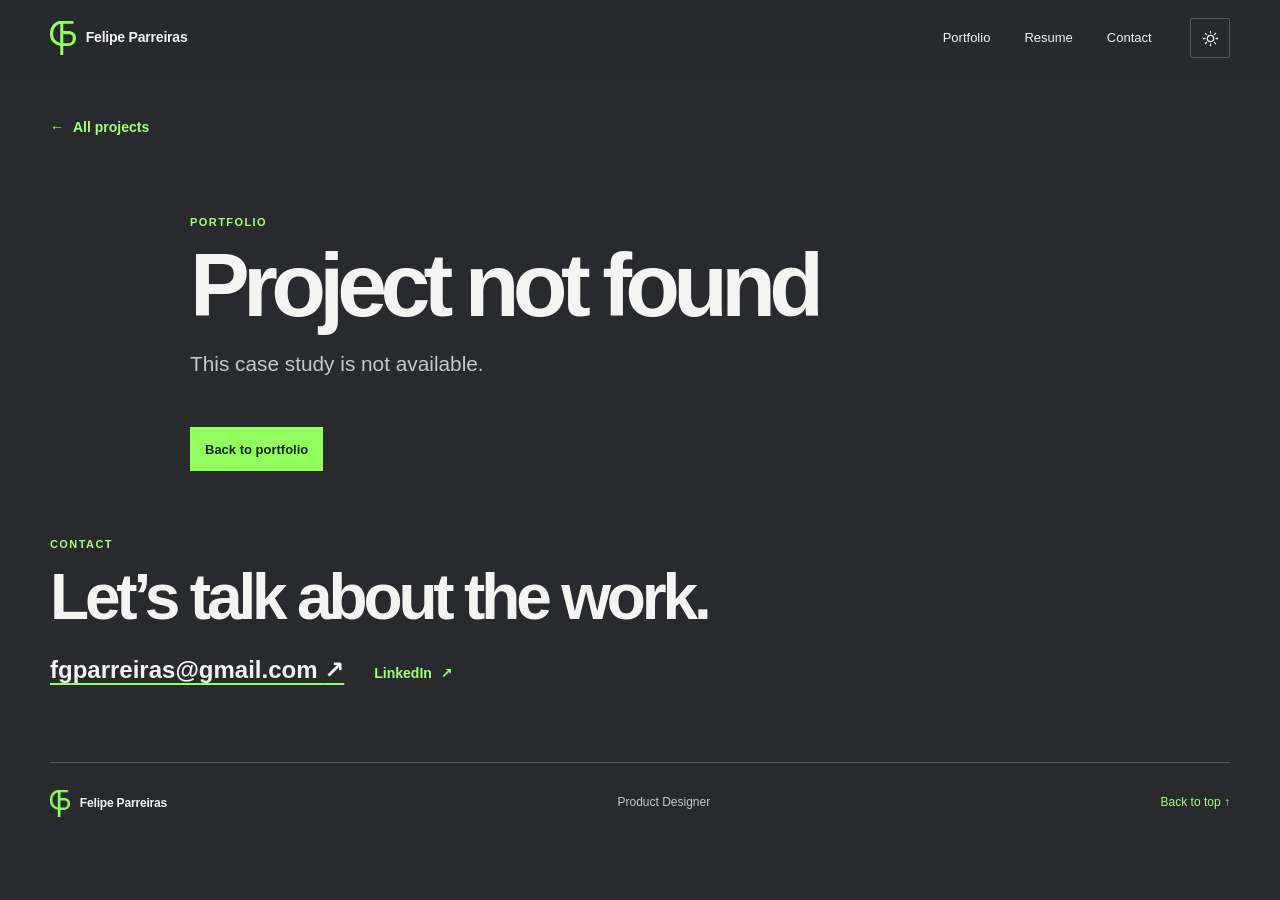
==== project.html @ 27a67543 "feat: rebuild portfolio with full project case studies" ====
<!doctype html>
<html lang="en" data-theme="dark">
<head>
  <meta charset="utf-8">
  <meta name="viewport" content="width=device-width, initial-scale=1">
  <meta name="color-scheme" content="dark light">
  <meta name="theme-color" content="#282a2e">
  <meta name="description" content="Project case study by Felipe Parreiras, Product Designer.">
  <title>Project — Felipe Parreiras</title>
  <link rel="icon" type="image/png" href="assets/reference/images/home-01.png">
  <link rel="stylesheet" href="styles.css">
  <script src="projects.js" defer></script>
  <script src="script.js" defer></script>
  <script src="project-page.js" defer></script>
</head>
<body id="top">
  <div class="reading-progress" id="reading-progress" aria-hidden="true"></div>
  <a class="skip-link" href="#main">Skip to content</a>

  <header class="site-header site-header--case">
    <a class="brand" href="index.html" aria-label="Felipe Parreiras — home">
      <img src="assets/reference/images/home-01.png" alt="" width="25" height="34"><span>Felipe Parreiras</span>
    </a>
    <button class="menu-toggle" id="menu-toggle" type="button" aria-controls="site-nav" aria-expanded="false">
      <span class="menu-toggle__label">Menu</span><span class="menu-toggle__icon" aria-hidden="true"></span>
    </button>
    <nav class="site-nav" id="site-nav" aria-label="Main navigation">
      <a href="index.html#highlights">Portfolio</a>
      <a href="index.html#resume">Resume</a>
      <a href="index.html#contact">Contact</a>
    </nav>
    <button class="theme-toggle" id="theme-toggle" type="button" aria-label="Switch to light theme" title="Switch theme">
      <svg class="theme-toggle__icon" viewBox="0 0 24 24" aria-hidden="true" focusable="false"><path d="M12 3v2m0 14v2M3 12h2m14 0h2M5.64 5.64l1.42 1.42m9.88 9.88 1.42 1.42m0-12.72-1.42 1.42m-9.88 9.88-1.42 1.42M12 8a4 4 0 1 0 0 8 4 4 0 0 0 0-8Z"/></svg>
    </button>
  </header>

  <main id="main" class="case-main page-width">
    <a class="case-back text-link" id="case-back" href="index.html#highlights"><span aria-hidden="true">←</span> All projects</a>
    <header class="case-intro" aria-labelledby="case-title">
      <p class="eyebrow" id="case-kicker">Project / Case study</p>
      <h1 id="case-title">Project</h1>
      <p class="case-subtitle" id="case-subtitle"></p>
      <div class="case-meta" id="case-meta" aria-label="Project details"></div>
      <div class="case-links" id="case-links"></div>
    </header>

    <section class="case-gallery" id="case-gallery" aria-label="Project images"></section>

    <section class="case-content" aria-labelledby="overview-title">
      <div class="case-description">
        <p class="eyebrow">The project</p>
        <h2 id="overview-title">Overview</h2>
        <div id="case-paragraphs"></div>
      </div>
      <aside class="case-aside" id="case-aside" aria-labelledby="focus-title">
        <h2 id="focus-title">Focus</h2>
        <ul id="case-points"></ul>
      </aside>
    </section>

    <nav class="case-switcher" id="case-switcher" aria-label="Browse project case studies"></nav>

    <section class="case-contact" aria-labelledby="case-contact-title">
      <p class="eyebrow">Contact</p>
      <h2 id="case-contact-title">Let’s talk about the work.</h2>
      <a class="contact-email" href="mailto:fgparreiras@gmail.com">fgparreiras@gmail.com <span aria-hidden="true">↗</span></a>
      <a class="text-link" href="https://www.linkedin.com/in/felipe-parreiras-ux/" target="_blank" rel="noopener noreferrer">LinkedIn <span aria-hidden="true">↗</span></a>
    </section>
  </main>

  <footer class="site-footer page-width">
    <a class="brand brand--footer" href="index.html" aria-label="Back to Felipe Parreiras portfolio">
      <img src="assets/reference/images/home-01.png" alt="" width="20" height="28"><span>Felipe Parreiras</span>
    </a>
    <p>Product Designer</p>
    <a href="#top" class="back-to-top">Back to top ↑</a>
  </footer>
</body>
</html>
---- styles.css ----
@charset "UTF-8";

:root {
  color-scheme: dark;
  --bg: #282a2e;
  --text: #f4f5f3;
  --muted: #c5c8c7;
  --quiet: #a4aaa8;
  --line: #55595d;
  --accent: #91ff5d;
  --accent-ink: #172016;
  --link: #a3ff78;
  --page-width: 1180px;
  --gutter: 30px;
  --transition: 220ms ease;
}

:root[data-theme="light"] {
  color-scheme: light;
  --bg: #f4f5f2;
  --text: #202321;
  --muted: #4f5751;
  --quiet: #646e66;
  --line: #cbd0c9;
  --accent: #91ff5d;
  --accent-ink: #172016;
  --link: #2d6d2d;
}

* { box-sizing: border-box; }
html { scroll-behavior: smooth; scroll-padding-top: 92px; }
body {
  min-width: 320px;
  margin: 0;
  background: var(--bg);
  color: var(--text);
  font-family: Inter, "Helvetica Neue", Helvetica, Arial, system-ui, sans-serif;
  font-size: 16px;
  line-height: 1.65;
  text-rendering: optimizeLegibility;
  -webkit-font-smoothing: antialiased;
  transition: background-color 180ms ease, color 180ms ease;
}
img { max-width: 100%; }
a { color: inherit; }
button { color: inherit; font: inherit; }
::selection { color: var(--accent-ink); background: var(--accent); }
.page-width { width: min(var(--page-width), calc(100% - 2 * var(--gutter))); margin-inline: auto; }

.skip-link {
  position: fixed; z-index: 40; left: 14px; top: 12px;
  padding: 10px 15px; transform: translateY(-160%);
  background: var(--accent); color: var(--accent-ink); font-weight: 700;
}
.skip-link:focus { transform: translateY(0); }
.reading-progress {
  position: fixed; z-index: 50; left: 0; right: 0; top: 0; height: 3px;
  background: var(--accent); transform: scaleX(0); transform-origin: left center;
  pointer-events: none;
}

.site-header {
  position: sticky; z-index: 20; top: 0;
  display: flex; align-items: center; gap: clamp(18px, 3vw, 44px);
  min-height: 76px; padding: 13px max(var(--gutter), calc((100% - var(--page-width)) / 2));
  background: color-mix(in srgb, var(--bg) 94%, transparent);
  -webkit-backdrop-filter: blur(14px); backdrop-filter: blur(14px);
}
.brand {
  display: inline-flex; align-items: center; gap: 10px; flex: 0 0 auto;
  font-size: 14px; font-weight: 650; line-height: 1.1; text-decoration: none;
  letter-spacing: -.015em;
}
.brand img { display: block; width: auto; height: 35px; object-fit: contain; }
.site-nav { display: flex; align-items: center; justify-content: flex-end; gap: clamp(18px, 2.7vw, 34px); margin-left: auto; }
.site-nav a {
  position: relative; padding: 8px 0; color: var(--text); font-size: 13px;
  text-decoration: none; transition: color var(--transition);
}
.site-nav a::after {
  position: absolute; right: 0; bottom: 3px; left: 0; height: 1px;
  background: var(--accent); content: ""; transform: scaleX(0); transform-origin: right;
  transition: transform var(--transition);
}
.site-nav a:hover, .site-nav a:focus-visible { color: var(--link); }
.site-nav a:hover::after, .site-nav a:focus-visible::after { transform: scaleX(1); transform-origin: left; }
.theme-toggle, .menu-toggle {
  display: inline-flex; align-items: center; justify-content: center;
  min-width: 40px; min-height: 40px; padding: 8px;
  border: 1px solid var(--line); border-radius: 2px; background: transparent;
  cursor: pointer; transition: border-color var(--transition), background-color var(--transition);
}
.theme-toggle:hover, .menu-toggle:hover { border-color: var(--accent); }
.theme-toggle__icon { width: 19px; height: 19px; fill: none; stroke: currentColor; stroke-width: 1.6; stroke-linecap: round; }
.menu-toggle { display: none; }

.hero { padding-top: clamp(58px, 8vw, 104px); }
.hero h1 {
  margin: 0; font-size: clamp(3.5rem, 8.2vw, 7rem); line-height: .99;
  font-weight: 720; letter-spacing: -.075em;
}
.hero-role {
  margin: 15px 0 0; color: var(--accent); font-size: clamp(1.7rem, 4.7vw, 3rem);
  line-height: 1.12; font-weight: 700; letter-spacing: -.045em;
}
.proof { margin-top: clamp(76px, 10.5vw, 126px); }
.proof-caption { margin: 0; color: var(--text); font-size: 15px; }
.client-logos {
  display: grid; grid-template-columns: repeat(9, minmax(0, 1fr)); align-items: center;
  gap: clamp(16px, 2.5vw, 34px); margin-top: 28px;
}
.client-logo {
  display: block; width: 100%; max-width: 118px; max-height: 58px; height: auto;
  margin-inline: auto; object-fit: contain; opacity: .9; transition: opacity var(--transition), transform var(--transition);
}
.client-logo:hover { opacity: 1; transform: translateY(-2px); }
:root[data-theme="light"] .client-logo { filter: brightness(0) saturate(100%); opacity: .78; }

.section-rule { border-top: 1px solid var(--line); }
.about-lead {
  display: grid; grid-template-columns: minmax(0, 1fr) 180px; align-items: center;
  gap: clamp(32px, 7vw, 100px); margin-top: 58px; padding-top: 52px; padding-bottom: 58px;
}
.eyebrow {
  margin: 0 0 12px; color: var(--link); font-size: 11px; line-height: 1.4;
  font-weight: 700; text-transform: uppercase; letter-spacing: .13em;
}
.about-copy h2 {
  max-width: 760px; margin: 0 0 18px; font-size: clamp(1.45rem, 2.6vw, 2.1rem);
  line-height: 1.2; font-weight: 640; letter-spacing: -.04em;
}
.about-summary { max-width: 850px; margin: 0; color: var(--muted); line-height: 1.72; }
.about-portrait { width: 164px; height: 164px; margin: 0 auto; }
.about-portrait img { display: block; width: 100%; height: 100%; border-radius: 50%; object-fit: cover; }
.about-actions { display: flex; flex-wrap: wrap; gap: 26px; margin-top: 22px; }
.text-link {
  display: inline-flex; align-items: center; gap: 9px; width: fit-content;
  color: var(--link); font-size: 14px; font-weight: 650; text-decoration: none;
  text-underline-offset: 5px;
}
.text-link span { transition: transform var(--transition); }
.text-link:hover span { transform: translate(2px, -2px); }

.work-section { padding-top: 64px; padding-bottom: 72px; border-top: 1px solid var(--line); }
.section-heading {
  display: grid; grid-template-columns: minmax(0, 1fr) minmax(240px, 420px);
  align-items: end; gap: 32px; margin-bottom: 32px;
}
.section-heading h2, .resume-heading h2 {
  margin: 0; font-size: clamp(2.15rem, 4.5vw, 3.5rem); line-height: 1.05;
  font-weight: 680; letter-spacing: -.06em;
}
.section-description { max-width: 420px; margin: 0 0 3px; color: var(--muted); font-size: 14px; line-height: 1.65; }
.project-grid { display: grid; grid-template-columns: repeat(2, minmax(0, 1fr)); gap: 48px 36px; }
.project-grid--single { grid-template-columns: minmax(0, 1fr); }
.project-card {
  display: block; min-width: 0; color: var(--text); text-decoration: none;
  outline-offset: 8px; transition: transform 260ms ease;
}
.project-card:hover { transform: translateY(-3px); }
.project-card:focus-visible { outline: 2px solid var(--accent); }
.project-card__art {
  display: flex; align-items: center; justify-content: center; width: 100%;
  height: clamp(230px, 31vw, 365px); margin-bottom: 17px; overflow: hidden;
  background: transparent;
}
.project-card__art img {
  display: block; width: 100%; height: 100%; max-width: 100%; max-height: 100%;
  object-fit: contain; transition: transform 450ms cubic-bezier(.2,.65,.3,1);
}
.project-card:hover .project-card__art img { transform: scale(1.035); }
.project-card--feature .project-card__art { height: clamp(290px, 42vw, 490px); }
.project-card__topline {
  display: flex; align-items: baseline; justify-content: space-between; gap: 12px;
  margin-bottom: 7px; color: var(--quiet); font-size: 10px; font-weight: 700;
  text-transform: uppercase; letter-spacing: .1em;
}
.project-card__arrow { color: var(--accent); font-size: 18px; line-height: 1; transition: transform var(--transition); }
.project-card:hover .project-card__arrow { transform: translate(3px, -2px); }
.project-card h3 { margin: 0; font-size: clamp(1.35rem, 2.3vw, 1.8rem); line-height: 1.18; letter-spacing: -.04em; }
.project-card__subtitle { max-width: 560px; margin: 9px 0 0; color: var(--muted); font-size: 14px; line-height: 1.55; }

.resume-section { padding-top: 66px; padding-bottom: 76px; }
.resume-heading { margin-bottom: 44px; }
.resume-heading .text-link { margin-bottom: 5px; }
.resume-grid { display: grid; grid-template-columns: minmax(0, 1.25fr) minmax(280px, .8fr); gap: clamp(42px, 7vw, 92px); }
.resume-column h3 { margin: 0 0 18px; font-size: 17px; line-height: 1.25; letter-spacing: -.02em; }
.experience-list { margin: 0; }
.experience-item { padding: 17px 0 19px; border-top: 1px solid var(--line); }
.experience-item dt { font-size: 15px; font-weight: 700; line-height: 1.45; }
.experience-item dt span { display: block; margin-top: 4px; color: var(--muted); font-size: 13px; font-weight: 500; }
.experience-item dd { margin: 8px 0 0; color: var(--muted); font-size: 13px; line-height: 1.7; }
.resume-column--details { display: flex; flex-direction: column; gap: 32px; }
.plain-list, .language-list { margin: 0; padding: 0; list-style: none; }
.plain-list li { padding: 11px 0; border-top: 1px solid var(--line); font-size: 13px; line-height: 1.5; }
.plain-list li span { display: block; margin-top: 3px; color: var(--muted); font-size: 12px; }
.language-list li { display: flex; justify-content: space-between; gap: 18px; padding: 10px 0; border-top: 1px solid var(--line); color: var(--muted); font-size: 13px; }
.language-list li span { color: var(--text); font-weight: 600; }

.contact-section { padding-top: 70px; padding-bottom: 76px; border-top: 1px solid var(--line); }
.contact-section h2, .case-contact h2 { margin: 0; font-size: clamp(2.2rem, 5.5vw, 4rem); line-height: 1.04; letter-spacing: -.065em; }
.contact-section > p:not(.eyebrow):not(.copy-status) { max-width: 560px; margin: 16px 0 0; color: var(--muted); }
.contact-actions { display: flex; flex-wrap: wrap; align-items: center; gap: 18px 28px; margin-top: 28px; }
.contact-email { color: var(--text); font-size: clamp(1.1rem, 2.3vw, 1.5rem); font-weight: 630; text-decoration-color: var(--accent); text-underline-offset: 5px; }
.copy-email {
  padding: 7px 0; border: 0; border-bottom: 1px solid var(--line); background: transparent;
  color: var(--link); font-size: 13px; font-weight: 650; cursor: pointer;
}
.copy-email:hover { border-color: var(--accent); }
.copy-status { min-height: 1.3em; margin: 8px 0 0; color: var(--muted); font-size: 12px; }
.site-footer {
  display: flex; align-items: center; justify-content: space-between; gap: 18px;
  min-height: 82px; border-top: 1px solid var(--line); color: var(--muted); font-size: 12px;
}
.site-footer p { margin: 0; }
.brand--footer { color: var(--text); font-size: 12px; }
.brand--footer img { height: 27px; }
.back-to-top { color: var(--link); font-size: 12px; text-decoration: none; }
.back-to-top:hover { text-decoration: underline; text-underline-offset: 4px; }

/* Full case pages: images remain in the page and open at their full local size. */
.case-main { padding-top: 38px; }
.case-back { margin-bottom: clamp(42px, 7vw, 76px); }
.case-intro { max-width: 900px; margin: 0 auto; }
.case-intro h1 { margin: 0; font-size: clamp(2.8rem, 7vw, 5.8rem); line-height: .98; font-weight: 700; letter-spacing: -.075em; }
.case-subtitle { max-width: 740px; margin: 18px 0 0; color: var(--muted); font-size: clamp(1.05rem, 2vw, 1.3rem); line-height: 1.5; }
.case-meta { display: flex; flex-wrap: wrap; align-items: center; gap: 6px 12px; margin-top: 22px; color: var(--muted); font-size: 12px; }
.meta-separator { color: var(--quiet); }
.case-links { display: flex; flex-wrap: wrap; gap: 11px; margin-top: 26px; }
.case-button {
  display: inline-flex; align-items: center; gap: 12px; min-height: 44px; padding: 10px 15px;
  background: var(--accent); color: var(--accent-ink); font-size: 13px; font-weight: 700;
  text-decoration: none; transition: filter var(--transition), transform var(--transition);
}
.case-button:hover { filter: brightness(1.08); transform: translateY(-2px); }
.case-button--secondary { border: 1px solid var(--line); background: transparent; color: var(--text); }
.case-button--secondary:hover { border-color: var(--accent); }
.case-gallery {
  display: grid; grid-template-columns: repeat(2, minmax(0, 1fr)); align-items: center;
  gap: clamp(18px, 3vw, 42px); margin: clamp(48px, 8vw, 92px) 0 clamp(64px, 10vw, 112px);
}
.case-gallery--single { grid-template-columns: minmax(0, 1fr); max-width: 1000px; margin-inline: auto; }
.case-figure { min-width: 0; margin: 0; }
.case-image-link { display: block; width: 100%; cursor: zoom-in; }
.case-image-link img {
  display: block; width: 100%; max-height: 70vh; height: auto; margin: auto;
  object-fit: contain; transition: transform 320ms ease;
}
.case-image-link:hover img { transform: scale(1.012); }
.case-content {
  display: grid; grid-template-columns: minmax(0, 1.35fr) minmax(230px, .65fr);
  gap: clamp(38px, 8vw, 112px); padding: 54px 0 58px; border-top: 1px solid var(--line);
}
.case-description h2, .case-aside h2 { margin: 0 0 19px; font-size: 1.45rem; line-height: 1.2; letter-spacing: -.04em; }
.case-description p { margin: 0 0 16px; color: var(--muted); line-height: 1.78; }
.case-aside ul { display: grid; gap: 0; margin: 0; padding: 0; list-style: none; }
.case-aside li { position: relative; padding: 13px 0 13px 19px; border-top: 1px solid var(--line); color: var(--muted); font-size: 13px; line-height: 1.55; }
.case-aside li::before { position: absolute; left: 0; top: 20px; width: 6px; height: 6px; border-radius: 50%; background: var(--accent); content: ""; }
.case-switcher { display: grid; grid-template-columns: 1fr 1fr; gap: 28px; padding: 24px 0; border-top: 1px solid var(--line); border-bottom: 1px solid var(--line); }
.case-switcher__item { display: grid; gap: 5px; text-decoration: none; }
.case-switcher__item strong { font-size: 15px; line-height: 1.4; }
.case-switcher__item--next { text-align: right; }
.case-contact { display: flex; flex-wrap: wrap; align-items: baseline; gap: 16px 28px; padding: 66px 0 72px; }
.case-contact .eyebrow { flex: 0 0 100%; margin-bottom: -7px; }
.case-contact h2 { flex: 1 1 100%; margin-bottom: 3px; }
.case-contact .contact-email { margin-right: 2px; }

.has-reveal .reveal { opacity: 0; transform: translateY(14px); transition: opacity 520ms ease var(--reveal-delay, 0ms), transform 520ms ease var(--reveal-delay, 0ms); }
.has-reveal .reveal.is-visible { opacity: 1; transform: translateY(0); }
:focus-visible { outline: 2px solid var(--accent); outline-offset: 4px; }

@media (max-width: 900px) {
  :root { --gutter: 24px; }
  .site-header { gap: 19px; }
  .site-nav { gap: 16px; }
  .site-nav a { font-size: 12px; }
  .client-logos { gap: 15px; }
  .about-lead { grid-template-columns: minmax(0, 1fr) 148px; gap: 38px; }
  .about-portrait { width: 142px; height: 142px; }
  .resume-grid { gap: 42px; }
}

@media (max-width: 680px) {
  :root { --gutter: 19px; }
  html { scroll-padding-top: 74px; }
  .site-header { min-height: 68px; gap: 11px; padding-top: 10px; padding-bottom: 10px; }
  .brand { gap: 8px; font-size: 13px; }
  .brand img { height: 31px; }
  .menu-toggle { display: inline-flex; gap: 9px; margin-left: auto; min-height: 39px; padding-inline: 10px; }
  .menu-toggle__label { font-size: 12px; }
  .menu-toggle__icon, .menu-toggle__icon::before, .menu-toggle__icon::after { display: block; width: 15px; height: 1px; background: currentColor; }
  .menu-toggle__icon { position: relative; }
  .menu-toggle__icon::before, .menu-toggle__icon::after { position: absolute; left: 0; content: ""; }
  .menu-toggle__icon::before { top: -5px; }
  .menu-toggle__icon::after { top: 5px; }
  .menu-toggle[aria-expanded="true"] .menu-toggle__icon { background: transparent; }
  .menu-toggle[aria-expanded="true"] .menu-toggle__icon::before { top: 0; transform: rotate(45deg); }
  .menu-toggle[aria-expanded="true"] .menu-toggle__icon::after { top: 0; transform: rotate(-45deg); }
  .site-nav {
    position: absolute; top: 100%; right: 0; left: 0; display: none; flex-direction: column;
    align-items: stretch; gap: 0; margin: 0; padding: 8px var(--gutter) 17px;
    border-top: 1px solid var(--line); background: var(--bg);
  }
  .site-nav.is-open { display: flex; }
  .site-nav a { padding: 13px 0; border-bottom: 1px solid var(--line); font-size: 14px; }
  .site-nav a::after { display: none; }
  .theme-toggle { min-width: 39px; min-height: 39px; }
  .page-width { width: calc(100% - 2 * var(--gutter)); }
  .hero { padding-top: 52px; }
  .hero h1 { font-size: clamp(3.3rem, 13.5vw, 5.1rem); line-height: .98; }
  .hero-role { margin-top: 13px; font-size: clamp(1.65rem, 7vw, 2.3rem); }
  .proof { margin-top: 74px; }
  .proof-caption { max-width: 300px; font-size: 14px; }
  .client-logos {
    grid-template-columns: repeat(9, minmax(72px, 1fr)); gap: 17px;
    margin-top: 24px; padding: 2px 0 8px; overflow-x: auto; overscroll-behavior-inline: contain;
    scrollbar-width: thin; scrollbar-color: var(--line) transparent;
  }
  .client-logo { width: 82px; max-height: 47px; }
  .about-lead { grid-template-columns: 1fr; gap: 24px; margin-top: 41px; padding-top: 34px; padding-bottom: 43px; }
  .about-portrait { grid-row: 1; width: 104px; height: 104px; margin: 0; }
  .about-copy h2 { font-size: 1.5rem; }
  .about-summary { font-size: 14px; }
  .about-actions { gap: 14px 22px; }
  .work-section, .resume-section { padding-top: 48px; padding-bottom: 52px; }
  .section-heading { grid-template-columns: 1fr; gap: 12px; margin-bottom: 25px; }
  .section-heading h2, .resume-heading h2 { font-size: clamp(2.15rem, 9vw, 3rem); }
  .section-description { max-width: 540px; font-size: 13px; }
  .project-grid { grid-template-columns: minmax(0, 1fr); gap: 37px; }
  .project-card__art { height: clamp(218px, 63vw, 340px); margin-bottom: 13px; }
  .project-card--feature .project-card__art { height: clamp(245px, 70vw, 365px); }
  .project-card h3 { font-size: 1.5rem; }
  .project-card__subtitle { font-size: 13px; }
  .resume-heading { align-items: start; }
  .resume-heading .text-link { margin-top: 6px; }
  .resume-grid { grid-template-columns: 1fr; gap: 42px; }
  .resume-column--details { gap: 29px; }
  .contact-section { padding-top: 52px; padding-bottom: 54px; }
  .contact-section h2, .case-contact h2 { font-size: clamp(2.1rem, 10vw, 3rem); }
  .contact-actions { align-items: flex-start; flex-direction: column; gap: 13px; }
  .site-footer { min-height: 70px; flex-wrap: wrap; padding-top: 16px; padding-bottom: 16px; }
  .site-footer p { display: none; }
  .case-main { padding-top: 25px; }
  .case-back { margin-bottom: 43px; }
  .case-intro h1 { font-size: clamp(2.7rem, 13vw, 4.4rem); }
  .case-subtitle { font-size: 1rem; }
  .case-gallery { grid-template-columns: 1fr; gap: 26px; margin-top: 47px; margin-bottom: 58px; }
  .case-gallery--single { grid-template-columns: 1fr; }
  .case-image-link img { max-height: none; }
  .case-content { grid-template-columns: 1fr; gap: 35px; padding: 36px 0 42px; }
  .case-switcher { gap: 16px; }
  .case-switcher__item strong { font-size: 13px; }
  .case-contact { display: grid; gap: 14px; padding: 48px 0 54px; }
  .case-contact .eyebrow { margin: 0; }
  .case-contact h2 { margin: 0; }
  .case-contact .contact-email { margin: 0; }
}

@media (prefers-reduced-motion: reduce) {
  html { scroll-behavior: auto; }
  *, *::before, *::after { scroll-behavior: auto !important; animation-duration: .01ms !important; animation-iteration-count: 1 !important; transition-duration: .01ms !important; }
}
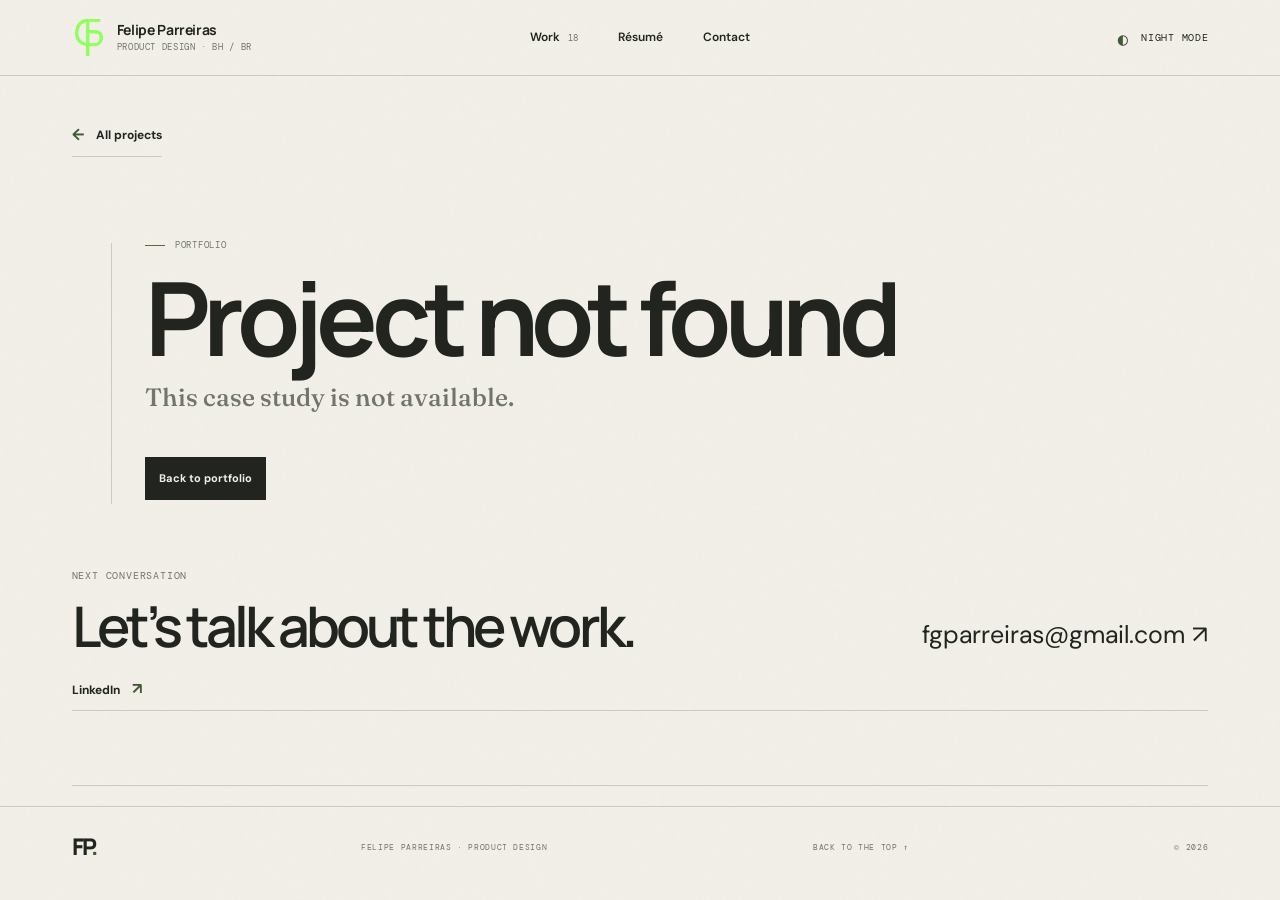
==== commit 44244361: "refine portfolio direction and case studies" ====
--- a/project.html
+++ b/project.html
@@ -1,43 +1,51 @@
 <!doctype html>
-<html lang="en" data-theme="dark">
+<html lang="en" data-theme="day">
 <head>
   <meta charset="utf-8">
   <meta name="viewport" content="width=device-width, initial-scale=1">
-  <meta name="color-scheme" content="dark light">
-  <meta name="theme-color" content="#282a2e">
+  <meta name="color-scheme" content="light dark">
+  <meta name="theme-color" content="#f1efe8">
   <meta name="description" content="Project case study by Felipe Parreiras, Product Designer.">
+  <meta property="og:type" content="article">
+  <meta property="og:title" content="Project — Felipe Parreiras">
+  <meta property="og:description" content="Product design case study by Felipe Parreiras.">
+  <meta property="og:image" content="assets/reference/crops/felipe-portrait.webp">
   <title>Project — Felipe Parreiras</title>
   <link rel="icon" type="image/png" href="assets/reference/images/home-01.png">
-  <link rel="stylesheet" href="styles.css">
-  <script src="projects.js" defer></script>
-  <script src="script.js" defer></script>
-  <script src="project-page.js" defer></script>
+  <link rel="preconnect" href="https://fonts.googleapis.com">
+  <link rel="preconnect" href="https://fonts.gstatic.com" crossorigin>
+  <link href="https://fonts.googleapis.com/css2?family=DM+Mono:wght@400;500&family=DM+Sans:wght@400;500;600;700&family=Fraunces:opsz,wght@9..144,500;9..144,600&family=Manrope:wght@400;500;600;700;800&display=swap" rel="stylesheet">
+  <link rel="stylesheet" href="styles.css?v=2">
+  <script src="projects.js?v=2" defer></script>
+  <script src="project-page.js?v=2" defer></script>
+  <script src="script.js?v=2" defer></script>
 </head>
 <body id="top">
   <div class="reading-progress" id="reading-progress" aria-hidden="true"></div>
   <a class="skip-link" href="#main">Skip to content</a>
 
-  <header class="site-header site-header--case">
+  <header class="topbar topbar--case">
     <a class="brand" href="index.html" aria-label="Felipe Parreiras — home">
-      <img src="assets/reference/images/home-01.png" alt="" width="25" height="34"><span>Felipe Parreiras</span>
+      <span class="brand-mark"><img src="assets/reference/images/home-01.png" alt="" width="25" height="34"></span>
+      <span class="brand-name">Felipe Parreiras<small>Product design · BH / BR</small></span>
     </a>
-    <button class="menu-toggle" id="menu-toggle" type="button" aria-controls="site-nav" aria-expanded="false">
-      <span class="menu-toggle__label">Menu</span><span class="menu-toggle__icon" aria-hidden="true"></span>
-    </button>
-    <nav class="site-nav" id="site-nav" aria-label="Main navigation">
-      <a href="index.html#highlights">Portfolio</a>
-      <a href="index.html#resume">Resume</a>
+    <nav class="primary-nav" id="site-nav" aria-label="Main navigation">
+      <a href="index.html#work">Work <span>18</span></a>
+      <a href="index.html#resume">Résumé</a>
       <a href="index.html#contact">Contact</a>
     </nav>
-    <button class="theme-toggle" id="theme-toggle" type="button" aria-label="Switch to light theme" title="Switch theme">
-      <svg class="theme-toggle__icon" viewBox="0 0 24 24" aria-hidden="true" focusable="false"><path d="M12 3v2m0 14v2M3 12h2m14 0h2M5.64 5.64l1.42 1.42m9.88 9.88 1.42 1.42m0-12.72-1.42 1.42m-9.88 9.88-1.42 1.42M12 8a4 4 0 1 0 0 8 4 4 0 0 0 0-8Z"/></svg>
-    </button>
+    <div class="header-actions">
+      <button class="theme-toggle" id="theme-toggle" type="button" aria-label="Switch to night theme" title="Switch to night theme">
+        <span class="theme-glyph" aria-hidden="true">◐</span><span class="theme-label">Night mode</span>
+      </button>
+      <button class="menu-toggle" id="menu-toggle" type="button" aria-controls="site-nav" aria-expanded="false" aria-label="Open navigation"><span></span><span></span></button>
+    </div>
   </header>
 
-  <main id="main" class="case-main page-width">
+  <main id="main" class="case-main page-wrap">
     <a class="case-back text-link" id="case-back" href="index.html#highlights"><span aria-hidden="true">←</span> All projects</a>
     <header class="case-intro" aria-labelledby="case-title">
-      <p class="eyebrow" id="case-kicker">Project / Case study</p>
+      <p class="section-index mono" id="case-kicker">Project / Case study</p>
       <h1 id="case-title">Project</h1>
       <p class="case-subtitle" id="case-subtitle"></p>
       <div class="case-meta" id="case-meta" aria-label="Project details"></div>
@@ -48,7 +56,7 @@
 
     <section class="case-content" aria-labelledby="overview-title">
       <div class="case-description">
-        <p class="eyebrow">The project</p>
+        <p class="section-index mono">THE PROJECT</p>
         <h2 id="overview-title">Overview</h2>
         <div id="case-paragraphs"></div>
       </div>
@@ -59,21 +67,19 @@
     </section>
 
     <nav class="case-switcher" id="case-switcher" aria-label="Browse project case studies"></nav>
-
     <section class="case-contact" aria-labelledby="case-contact-title">
-      <p class="eyebrow">Contact</p>
+      <p class="eyebrow">Next conversation</p>
       <h2 id="case-contact-title">Let’s talk about the work.</h2>
       <a class="contact-email" href="mailto:fgparreiras@gmail.com">fgparreiras@gmail.com <span aria-hidden="true">↗</span></a>
       <a class="text-link" href="https://www.linkedin.com/in/felipe-parreiras-ux/" target="_blank" rel="noopener noreferrer">LinkedIn <span aria-hidden="true">↗</span></a>
     </section>
   </main>
 
-  <footer class="site-footer page-width">
-    <a class="brand brand--footer" href="index.html" aria-label="Back to Felipe Parreiras portfolio">
-      <img src="assets/reference/images/home-01.png" alt="" width="20" height="28"><span>Felipe Parreiras</span>
-    </a>
-    <p>Product Designer</p>
-    <a href="#top" class="back-to-top">Back to top ↑</a>
+  <footer class="footer page-wrap">
+    <a class="footer-brand" href="index.html#top" aria-label="Back to the portfolio">FP<span>.</span></a>
+    <span class="mono">FELIPE PARREIRAS · PRODUCT DESIGN</span>
+    <a href="#top" class="back-top mono">Back to the top ↑</a>
+    <span class="footer-year mono">© <span id="year">2026</span></span>
   </footer>
 </body>
 </html>
--- a/styles.css
+++ b/styles.css
@@ -1,362 +1,446 @@
-@charset "UTF-8";
+@import url('https://fonts.googleapis.com/css2?family=DM+Mono:wght@400;500&family=DM+Sans:wght@400;500;600;700&family=Fraunces:opsz,wght@9..144,500;9..144,600&family=Manrope:wght@400;500;600;700;800&display=swap');
 
 :root {
+  --paper: #f1efe8;
+  --paper-2: #e9e6dc;
+  --ink: #22241f;
+  --muted: #72756c;
+  --line: rgba(34, 36, 31, .18);
+  --green: #596a43;
+  --green-text: #435a36;
+  --signal: #91ff5d;
+  --white: #fffdf8;
+  --resume-bg: #20221d;
+  --resume-text: #f0eee6;
+  --resume-muted: #c6c8be;
+  --shadow: 0 28px 80px rgba(26, 28, 22, .12);
+  --sans: 'DM Sans', Arial, sans-serif;
+  --display: 'Manrope', 'DM Sans', sans-serif;
+  --mono: 'DM Mono', monospace;
+  --serif: 'Fraunces', Georgia, serif;
+  --max: 1320px;
+  --gutter: clamp(22px, 5.6vw, 84px);
+  color-scheme: light;
+}
+
+:root[data-theme="night"] {
+  --paper: #21231f;
+  --paper-2: #2a2d27;
+  --ink: #f0eee6;
+  --muted: #b7b9af;
+  --line: rgba(240, 238, 230, .2);
+  --green: #b0d894;
+  --green-text: #b0d894;
+  --white: #30332d;
+  --resume-bg: #151711;
+  --resume-text: #f0eee6;
+  --resume-muted: #c4c7bc;
+  --shadow: 0 28px 80px rgba(0, 0, 0, .32);
   color-scheme: dark;
-  --bg: #282a2e;
-  --text: #f4f5f3;
-  --muted: #c5c8c7;
-  --quiet: #a4aaa8;
-  --line: #55595d;
-  --accent: #91ff5d;
-  --accent-ink: #172016;
-  --link: #a3ff78;
-  --page-width: 1180px;
-  --gutter: 30px;
-  --transition: 220ms ease;
-}
-
-:root[data-theme="light"] {
-  color-scheme: light;
-  --bg: #f4f5f2;
-  --text: #202321;
-  --muted: #4f5751;
-  --quiet: #646e66;
-  --line: #cbd0c9;
-  --accent: #91ff5d;
-  --accent-ink: #172016;
-  --link: #2d6d2d;
 }
 
 * { box-sizing: border-box; }
-html { scroll-behavior: smooth; scroll-padding-top: 92px; }
+html { scroll-behavior: smooth; scroll-padding-top: 100px; }
 body {
+  margin: 0;
   min-width: 320px;
-  margin: 0;
-  background: var(--bg);
-  color: var(--text);
-  font-family: Inter, "Helvetica Neue", Helvetica, Arial, system-ui, sans-serif;
-  font-size: 16px;
-  line-height: 1.65;
+  overflow-x: hidden;
+  background: var(--paper);
+  color: var(--ink);
+  font: 16px/1.55 var(--sans);
   text-rendering: optimizeLegibility;
   -webkit-font-smoothing: antialiased;
-  transition: background-color 180ms ease, color 180ms ease;
-}
-img { max-width: 100%; }
-a { color: inherit; }
+  transition: background-color .22s ease, color .22s ease;
+}
+body::after {
+  position: fixed;
+  z-index: 100;
+  inset: 0;
+  pointer-events: none;
+  content: "";
+  opacity: .045;
+  background-image: url("data:image/svg+xml,%3Csvg viewBox='0 0 180 180' xmlns='http://www.w3.org/2000/svg'%3E%3Cfilter id='n'%3E%3CfeTurbulence type='fractalNoise' baseFrequency='.9' numOctaves='3' stitchTiles='stitch'/%3E%3C/filter%3E%3Crect width='100%25' height='100%25' filter='url(%23n)' opacity='.2'/%3E%3C/svg%3E");
+  mix-blend-mode: multiply;
+}
+:root[data-theme="night"] body::after { mix-blend-mode: screen; opacity: .025; }
+a { color: inherit; text-decoration: none; }
 button { color: inherit; font: inherit; }
-::selection { color: var(--accent-ink); background: var(--accent); }
-.page-width { width: min(var(--page-width), calc(100% - 2 * var(--gutter))); margin-inline: auto; }
-
-.skip-link {
-  position: fixed; z-index: 40; left: 14px; top: 12px;
-  padding: 10px 15px; transform: translateY(-160%);
-  background: var(--accent); color: var(--accent-ink); font-weight: 700;
-}
+img { display: block; max-width: 100%; }
+::selection { background: var(--signal); color: #172016; }
+.page-wrap { width: min(100%, var(--max)); padding-inline: var(--gutter); margin-inline: auto; }
+.page-width { width: min(100% - 2 * var(--gutter), var(--max)); margin-inline: auto; }
+.mono, .section-index, .eyebrow, .hero-topline, .hero-foot, .filter-caption, .filter-status, .card-meta, .card-folio, .portrait-index, .portrait-stamp, .aside-note > span, .experience-date, .experience-role, .resume-footnotes .mono, .footer .mono, .copy-email, .back-top {
+  font-family: var(--mono);
+  font-size: 10px;
+  line-height: 1.5;
+  letter-spacing: .08em;
+  text-transform: uppercase;
+}
+.skip-link { position: fixed; z-index: 150; top: 10px; left: 10px; padding: 10px 14px; transform: translateY(-160%); background: var(--ink); color: var(--paper); }
 .skip-link:focus { transform: translateY(0); }
-.reading-progress {
-  position: fixed; z-index: 50; left: 0; right: 0; top: 0; height: 3px;
-  background: var(--accent); transform: scaleX(0); transform-origin: left center;
-  pointer-events: none;
-}
-
-.site-header {
-  position: sticky; z-index: 20; top: 0;
-  display: flex; align-items: center; gap: clamp(18px, 3vw, 44px);
-  min-height: 76px; padding: 13px max(var(--gutter), calc((100% - var(--page-width)) / 2));
-  background: color-mix(in srgb, var(--bg) 94%, transparent);
-  -webkit-backdrop-filter: blur(14px); backdrop-filter: blur(14px);
-}
-.brand {
-  display: inline-flex; align-items: center; gap: 10px; flex: 0 0 auto;
-  font-size: 14px; font-weight: 650; line-height: 1.1; text-decoration: none;
-  letter-spacing: -.015em;
-}
-.brand img { display: block; width: auto; height: 35px; object-fit: contain; }
-.site-nav { display: flex; align-items: center; justify-content: flex-end; gap: clamp(18px, 2.7vw, 34px); margin-left: auto; }
-.site-nav a {
-  position: relative; padding: 8px 0; color: var(--text); font-size: 13px;
-  text-decoration: none; transition: color var(--transition);
-}
-.site-nav a::after {
-  position: absolute; right: 0; bottom: 3px; left: 0; height: 1px;
-  background: var(--accent); content: ""; transform: scaleX(0); transform-origin: right;
-  transition: transform var(--transition);
-}
-.site-nav a:hover, .site-nav a:focus-visible { color: var(--link); }
-.site-nav a:hover::after, .site-nav a:focus-visible::after { transform: scaleX(1); transform-origin: left; }
-.theme-toggle, .menu-toggle {
-  display: inline-flex; align-items: center; justify-content: center;
-  min-width: 40px; min-height: 40px; padding: 8px;
-  border: 1px solid var(--line); border-radius: 2px; background: transparent;
-  cursor: pointer; transition: border-color var(--transition), background-color var(--transition);
-}
-.theme-toggle:hover, .menu-toggle:hover { border-color: var(--accent); }
-.theme-toggle__icon { width: 19px; height: 19px; fill: none; stroke: currentColor; stroke-width: 1.6; stroke-linecap: round; }
-.menu-toggle { display: none; }
-
-.hero { padding-top: clamp(58px, 8vw, 104px); }
-.hero h1 {
-  margin: 0; font-size: clamp(3.5rem, 8.2vw, 7rem); line-height: .99;
-  font-weight: 720; letter-spacing: -.075em;
-}
-.hero-role {
-  margin: 15px 0 0; color: var(--accent); font-size: clamp(1.7rem, 4.7vw, 3rem);
-  line-height: 1.12; font-weight: 700; letter-spacing: -.045em;
-}
-.proof { margin-top: clamp(76px, 10.5vw, 126px); }
-.proof-caption { margin: 0; color: var(--text); font-size: 15px; }
-.client-logos {
-  display: grid; grid-template-columns: repeat(9, minmax(0, 1fr)); align-items: center;
-  gap: clamp(16px, 2.5vw, 34px); margin-top: 28px;
-}
-.client-logo {
-  display: block; width: 100%; max-width: 118px; max-height: 58px; height: auto;
-  margin-inline: auto; object-fit: contain; opacity: .9; transition: opacity var(--transition), transform var(--transition);
-}
-.client-logo:hover { opacity: 1; transform: translateY(-2px); }
-:root[data-theme="light"] .client-logo { filter: brightness(0) saturate(100%); opacity: .78; }
-
-.section-rule { border-top: 1px solid var(--line); }
-.about-lead {
-  display: grid; grid-template-columns: minmax(0, 1fr) 180px; align-items: center;
-  gap: clamp(32px, 7vw, 100px); margin-top: 58px; padding-top: 52px; padding-bottom: 58px;
-}
-.eyebrow {
-  margin: 0 0 12px; color: var(--link); font-size: 11px; line-height: 1.4;
-  font-weight: 700; text-transform: uppercase; letter-spacing: .13em;
-}
-.about-copy h2 {
-  max-width: 760px; margin: 0 0 18px; font-size: clamp(1.45rem, 2.6vw, 2.1rem);
-  line-height: 1.2; font-weight: 640; letter-spacing: -.04em;
-}
-.about-summary { max-width: 850px; margin: 0; color: var(--muted); line-height: 1.72; }
-.about-portrait { width: 164px; height: 164px; margin: 0 auto; }
-.about-portrait img { display: block; width: 100%; height: 100%; border-radius: 50%; object-fit: cover; }
-.about-actions { display: flex; flex-wrap: wrap; gap: 26px; margin-top: 22px; }
-.text-link {
-  display: inline-flex; align-items: center; gap: 9px; width: fit-content;
-  color: var(--link); font-size: 14px; font-weight: 650; text-decoration: none;
-  text-underline-offset: 5px;
-}
-.text-link span { transition: transform var(--transition); }
-.text-link:hover span { transform: translate(2px, -2px); }
-
-.work-section { padding-top: 64px; padding-bottom: 72px; border-top: 1px solid var(--line); }
-.section-heading {
-  display: grid; grid-template-columns: minmax(0, 1fr) minmax(240px, 420px);
-  align-items: end; gap: 32px; margin-bottom: 32px;
-}
-.section-heading h2, .resume-heading h2 {
-  margin: 0; font-size: clamp(2.15rem, 4.5vw, 3.5rem); line-height: 1.05;
-  font-weight: 680; letter-spacing: -.06em;
-}
-.section-description { max-width: 420px; margin: 0 0 3px; color: var(--muted); font-size: 14px; line-height: 1.65; }
-.project-grid { display: grid; grid-template-columns: repeat(2, minmax(0, 1fr)); gap: 48px 36px; }
-.project-grid--single { grid-template-columns: minmax(0, 1fr); }
-.project-card {
-  display: block; min-width: 0; color: var(--text); text-decoration: none;
-  outline-offset: 8px; transition: transform 260ms ease;
-}
-.project-card:hover { transform: translateY(-3px); }
-.project-card:focus-visible { outline: 2px solid var(--accent); }
-.project-card__art {
-  display: flex; align-items: center; justify-content: center; width: 100%;
-  height: clamp(230px, 31vw, 365px); margin-bottom: 17px; overflow: hidden;
-  background: transparent;
-}
-.project-card__art img {
-  display: block; width: 100%; height: 100%; max-width: 100%; max-height: 100%;
-  object-fit: contain; transition: transform 450ms cubic-bezier(.2,.65,.3,1);
-}
-.project-card:hover .project-card__art img { transform: scale(1.035); }
-.project-card--feature .project-card__art { height: clamp(290px, 42vw, 490px); }
-.project-card__topline {
-  display: flex; align-items: baseline; justify-content: space-between; gap: 12px;
-  margin-bottom: 7px; color: var(--quiet); font-size: 10px; font-weight: 700;
-  text-transform: uppercase; letter-spacing: .1em;
-}
-.project-card__arrow { color: var(--accent); font-size: 18px; line-height: 1; transition: transform var(--transition); }
-.project-card:hover .project-card__arrow { transform: translate(3px, -2px); }
-.project-card h3 { margin: 0; font-size: clamp(1.35rem, 2.3vw, 1.8rem); line-height: 1.18; letter-spacing: -.04em; }
-.project-card__subtitle { max-width: 560px; margin: 9px 0 0; color: var(--muted); font-size: 14px; line-height: 1.55; }
-
-.resume-section { padding-top: 66px; padding-bottom: 76px; }
-.resume-heading { margin-bottom: 44px; }
-.resume-heading .text-link { margin-bottom: 5px; }
-.resume-grid { display: grid; grid-template-columns: minmax(0, 1.25fr) minmax(280px, .8fr); gap: clamp(42px, 7vw, 92px); }
-.resume-column h3 { margin: 0 0 18px; font-size: 17px; line-height: 1.25; letter-spacing: -.02em; }
-.experience-list { margin: 0; }
-.experience-item { padding: 17px 0 19px; border-top: 1px solid var(--line); }
-.experience-item dt { font-size: 15px; font-weight: 700; line-height: 1.45; }
-.experience-item dt span { display: block; margin-top: 4px; color: var(--muted); font-size: 13px; font-weight: 500; }
-.experience-item dd { margin: 8px 0 0; color: var(--muted); font-size: 13px; line-height: 1.7; }
-.resume-column--details { display: flex; flex-direction: column; gap: 32px; }
-.plain-list, .language-list { margin: 0; padding: 0; list-style: none; }
-.plain-list li { padding: 11px 0; border-top: 1px solid var(--line); font-size: 13px; line-height: 1.5; }
-.plain-list li span { display: block; margin-top: 3px; color: var(--muted); font-size: 12px; }
-.language-list li { display: flex; justify-content: space-between; gap: 18px; padding: 10px 0; border-top: 1px solid var(--line); color: var(--muted); font-size: 13px; }
-.language-list li span { color: var(--text); font-weight: 600; }
-
-.contact-section { padding-top: 70px; padding-bottom: 76px; border-top: 1px solid var(--line); }
-.contact-section h2, .case-contact h2 { margin: 0; font-size: clamp(2.2rem, 5.5vw, 4rem); line-height: 1.04; letter-spacing: -.065em; }
-.contact-section > p:not(.eyebrow):not(.copy-status) { max-width: 560px; margin: 16px 0 0; color: var(--muted); }
-.contact-actions { display: flex; flex-wrap: wrap; align-items: center; gap: 18px 28px; margin-top: 28px; }
-.contact-email { color: var(--text); font-size: clamp(1.1rem, 2.3vw, 1.5rem); font-weight: 630; text-decoration-color: var(--accent); text-underline-offset: 5px; }
-.copy-email {
-  padding: 7px 0; border: 0; border-bottom: 1px solid var(--line); background: transparent;
-  color: var(--link); font-size: 13px; font-weight: 650; cursor: pointer;
-}
-.copy-email:hover { border-color: var(--accent); }
-.copy-status { min-height: 1.3em; margin: 8px 0 0; color: var(--muted); font-size: 12px; }
-.site-footer {
-  display: flex; align-items: center; justify-content: space-between; gap: 18px;
-  min-height: 82px; border-top: 1px solid var(--line); color: var(--muted); font-size: 12px;
-}
-.site-footer p { margin: 0; }
-.brand--footer { color: var(--text); font-size: 12px; }
-.brand--footer img { height: 27px; }
-.back-to-top { color: var(--link); font-size: 12px; text-decoration: none; }
-.back-to-top:hover { text-decoration: underline; text-underline-offset: 4px; }
-
-/* Full case pages: images remain in the page and open at their full local size. */
-.case-main { padding-top: 38px; }
-.case-back { margin-bottom: clamp(42px, 7vw, 76px); }
-.case-intro { max-width: 900px; margin: 0 auto; }
-.case-intro h1 { margin: 0; font-size: clamp(2.8rem, 7vw, 5.8rem); line-height: .98; font-weight: 700; letter-spacing: -.075em; }
-.case-subtitle { max-width: 740px; margin: 18px 0 0; color: var(--muted); font-size: clamp(1.05rem, 2vw, 1.3rem); line-height: 1.5; }
-.case-meta { display: flex; flex-wrap: wrap; align-items: center; gap: 6px 12px; margin-top: 22px; color: var(--muted); font-size: 12px; }
-.meta-separator { color: var(--quiet); }
-.case-links { display: flex; flex-wrap: wrap; gap: 11px; margin-top: 26px; }
-.case-button {
-  display: inline-flex; align-items: center; gap: 12px; min-height: 44px; padding: 10px 15px;
-  background: var(--accent); color: var(--accent-ink); font-size: 13px; font-weight: 700;
-  text-decoration: none; transition: filter var(--transition), transform var(--transition);
-}
-.case-button:hover { filter: brightness(1.08); transform: translateY(-2px); }
-.case-button--secondary { border: 1px solid var(--line); background: transparent; color: var(--text); }
-.case-button--secondary:hover { border-color: var(--accent); }
-.case-gallery {
-  display: grid; grid-template-columns: repeat(2, minmax(0, 1fr)); align-items: center;
-  gap: clamp(18px, 3vw, 42px); margin: clamp(48px, 8vw, 92px) 0 clamp(64px, 10vw, 112px);
-}
-.case-gallery--single { grid-template-columns: minmax(0, 1fr); max-width: 1000px; margin-inline: auto; }
-.case-figure { min-width: 0; margin: 0; }
-.case-image-link { display: block; width: 100%; cursor: zoom-in; }
-.case-image-link img {
-  display: block; width: 100%; max-height: 70vh; height: auto; margin: auto;
-  object-fit: contain; transition: transform 320ms ease;
-}
-.case-image-link:hover img { transform: scale(1.012); }
-.case-content {
-  display: grid; grid-template-columns: minmax(0, 1.35fr) minmax(230px, .65fr);
-  gap: clamp(38px, 8vw, 112px); padding: 54px 0 58px; border-top: 1px solid var(--line);
-}
-.case-description h2, .case-aside h2 { margin: 0 0 19px; font-size: 1.45rem; line-height: 1.2; letter-spacing: -.04em; }
-.case-description p { margin: 0 0 16px; color: var(--muted); line-height: 1.78; }
-.case-aside ul { display: grid; gap: 0; margin: 0; padding: 0; list-style: none; }
-.case-aside li { position: relative; padding: 13px 0 13px 19px; border-top: 1px solid var(--line); color: var(--muted); font-size: 13px; line-height: 1.55; }
-.case-aside li::before { position: absolute; left: 0; top: 20px; width: 6px; height: 6px; border-radius: 50%; background: var(--accent); content: ""; }
-.case-switcher { display: grid; grid-template-columns: 1fr 1fr; gap: 28px; padding: 24px 0; border-top: 1px solid var(--line); border-bottom: 1px solid var(--line); }
-.case-switcher__item { display: grid; gap: 5px; text-decoration: none; }
-.case-switcher__item strong { font-size: 15px; line-height: 1.4; }
-.case-switcher__item--next { text-align: right; }
-.case-contact { display: flex; flex-wrap: wrap; align-items: baseline; gap: 16px 28px; padding: 66px 0 72px; }
-.case-contact .eyebrow { flex: 0 0 100%; margin-bottom: -7px; }
-.case-contact h2 { flex: 1 1 100%; margin-bottom: 3px; }
-.case-contact .contact-email { margin-right: 2px; }
-
-.has-reveal .reveal { opacity: 0; transform: translateY(14px); transition: opacity 520ms ease var(--reveal-delay, 0ms), transform 520ms ease var(--reveal-delay, 0ms); }
-.has-reveal .reveal.is-visible { opacity: 1; transform: translateY(0); }
-:focus-visible { outline: 2px solid var(--accent); outline-offset: 4px; }
-
-@media (max-width: 900px) {
-  :root { --gutter: 24px; }
-  .site-header { gap: 19px; }
-  .site-nav { gap: 16px; }
-  .site-nav a { font-size: 12px; }
-  .client-logos { gap: 15px; }
-  .about-lead { grid-template-columns: minmax(0, 1fr) 148px; gap: 38px; }
-  .about-portrait { width: 142px; height: 142px; }
-  .resume-grid { gap: 42px; }
-}
-
-@media (max-width: 680px) {
-  :root { --gutter: 19px; }
-  html { scroll-padding-top: 74px; }
-  .site-header { min-height: 68px; gap: 11px; padding-top: 10px; padding-bottom: 10px; }
-  .brand { gap: 8px; font-size: 13px; }
-  .brand img { height: 31px; }
-  .menu-toggle { display: inline-flex; gap: 9px; margin-left: auto; min-height: 39px; padding-inline: 10px; }
-  .menu-toggle__label { font-size: 12px; }
-  .menu-toggle__icon, .menu-toggle__icon::before, .menu-toggle__icon::after { display: block; width: 15px; height: 1px; background: currentColor; }
-  .menu-toggle__icon { position: relative; }
-  .menu-toggle__icon::before, .menu-toggle__icon::after { position: absolute; left: 0; content: ""; }
-  .menu-toggle__icon::before { top: -5px; }
-  .menu-toggle__icon::after { top: 5px; }
-  .menu-toggle[aria-expanded="true"] .menu-toggle__icon { background: transparent; }
-  .menu-toggle[aria-expanded="true"] .menu-toggle__icon::before { top: 0; transform: rotate(45deg); }
-  .menu-toggle[aria-expanded="true"] .menu-toggle__icon::after { top: 0; transform: rotate(-45deg); }
-  .site-nav {
-    position: absolute; top: 100%; right: 0; left: 0; display: none; flex-direction: column;
-    align-items: stretch; gap: 0; margin: 0; padding: 8px var(--gutter) 17px;
-    border-top: 1px solid var(--line); background: var(--bg);
-  }
-  .site-nav.is-open { display: flex; }
-  .site-nav a { padding: 13px 0; border-bottom: 1px solid var(--line); font-size: 14px; }
-  .site-nav a::after { display: none; }
-  .theme-toggle { min-width: 39px; min-height: 39px; }
-  .page-width { width: calc(100% - 2 * var(--gutter)); }
-  .hero { padding-top: 52px; }
-  .hero h1 { font-size: clamp(3.3rem, 13.5vw, 5.1rem); line-height: .98; }
-  .hero-role { margin-top: 13px; font-size: clamp(1.65rem, 7vw, 2.3rem); }
-  .proof { margin-top: 74px; }
-  .proof-caption { max-width: 300px; font-size: 14px; }
-  .client-logos {
-    grid-template-columns: repeat(9, minmax(72px, 1fr)); gap: 17px;
-    margin-top: 24px; padding: 2px 0 8px; overflow-x: auto; overscroll-behavior-inline: contain;
-    scrollbar-width: thin; scrollbar-color: var(--line) transparent;
-  }
-  .client-logo { width: 82px; max-height: 47px; }
-  .about-lead { grid-template-columns: 1fr; gap: 24px; margin-top: 41px; padding-top: 34px; padding-bottom: 43px; }
-  .about-portrait { grid-row: 1; width: 104px; height: 104px; margin: 0; }
-  .about-copy h2 { font-size: 1.5rem; }
-  .about-summary { font-size: 14px; }
-  .about-actions { gap: 14px 22px; }
-  .work-section, .resume-section { padding-top: 48px; padding-bottom: 52px; }
-  .section-heading { grid-template-columns: 1fr; gap: 12px; margin-bottom: 25px; }
-  .section-heading h2, .resume-heading h2 { font-size: clamp(2.15rem, 9vw, 3rem); }
-  .section-description { max-width: 540px; font-size: 13px; }
-  .project-grid { grid-template-columns: minmax(0, 1fr); gap: 37px; }
-  .project-card__art { height: clamp(218px, 63vw, 340px); margin-bottom: 13px; }
-  .project-card--feature .project-card__art { height: clamp(245px, 70vw, 365px); }
-  .project-card h3 { font-size: 1.5rem; }
-  .project-card__subtitle { font-size: 13px; }
-  .resume-heading { align-items: start; }
-  .resume-heading .text-link { margin-top: 6px; }
-  .resume-grid { grid-template-columns: 1fr; gap: 42px; }
-  .resume-column--details { gap: 29px; }
-  .contact-section { padding-top: 52px; padding-bottom: 54px; }
-  .contact-section h2, .case-contact h2 { font-size: clamp(2.1rem, 10vw, 3rem); }
-  .contact-actions { align-items: flex-start; flex-direction: column; gap: 13px; }
-  .site-footer { min-height: 70px; flex-wrap: wrap; padding-top: 16px; padding-bottom: 16px; }
-  .site-footer p { display: none; }
-  .case-main { padding-top: 25px; }
-  .case-back { margin-bottom: 43px; }
-  .case-intro h1 { font-size: clamp(2.7rem, 13vw, 4.4rem); }
-  .case-subtitle { font-size: 1rem; }
-  .case-gallery { grid-template-columns: 1fr; gap: 26px; margin-top: 47px; margin-bottom: 58px; }
-  .case-gallery--single { grid-template-columns: 1fr; }
-  .case-image-link img { max-height: none; }
-  .case-content { grid-template-columns: 1fr; gap: 35px; padding: 36px 0 42px; }
-  .case-switcher { gap: 16px; }
-  .case-switcher__item strong { font-size: 13px; }
-  .case-contact { display: grid; gap: 14px; padding: 48px 0 54px; }
-  .case-contact .eyebrow { margin: 0; }
-  .case-contact h2 { margin: 0; }
-  .case-contact .contact-email { margin: 0; }
-}
-
+.reading-progress { position: fixed; z-index: 120; inset: 0 0 auto; height: 3px; background: var(--green); transform: scaleX(0); transform-origin: left; pointer-events: none; }
+
+/* A quiet masthead: more notebook than software dashboard. */
+.topbar {
+  position: sticky;
+  z-index: 80;
+  top: 0;
+  display: flex;
+  align-items: center;
+  justify-content: space-between;
+  min-height: 76px;
+  padding: 0 var(--gutter);
+  border-bottom: 1px solid var(--line);
+  background: color-mix(in srgb, var(--paper) 91%, transparent);
+  backdrop-filter: blur(14px);
+}
+.brand { display: inline-flex; align-items: center; gap: 11px; min-width: 210px; }
+.brand-mark { display: grid; width: 34px; height: 42px; place-items: center; overflow: hidden; }
+.brand-mark img { width: auto; height: 38px; object-fit: contain; }
+.brand-name { font: 700 14px/1.1 var(--display); letter-spacing: -.025em; }
+.brand-name small { display: block; margin-top: 5px; color: var(--muted); font: 9px/1.2 var(--mono); letter-spacing: .07em; text-transform: uppercase; }
+.primary-nav { display: flex; align-items: center; gap: clamp(20px, 3.1vw, 45px); }
+.primary-nav a { position: relative; padding: 8px 0; font-size: 12px; font-weight: 600; }
+.primary-nav a span { margin-left: 5px; color: var(--muted); font: 9px var(--mono); }
+.primary-nav a::after { position: absolute; right: 0; bottom: 3px; left: 0; height: 1px; background: var(--green); content: ""; transform: scaleX(0); transform-origin: right; transition: transform .22s ease; }
+.primary-nav a:hover::after, .primary-nav a:focus-visible::after { transform: scaleX(1); transform-origin: left; }
+.header-actions { display: flex; align-items: center; justify-content: flex-end; gap: 14px; min-width: 210px; }
+.theme-toggle { display: inline-flex; align-items: center; gap: 8px; padding: 9px 0; border: 0; background: none; cursor: pointer; font: 10px var(--mono); letter-spacing: .07em; text-transform: uppercase; }
+.theme-glyph { display: inline-grid; width: 20px; height: 20px; place-items: center; color: var(--green-text); font-size: 17px; }
+.theme-toggle:hover .theme-label { text-decoration: underline; text-underline-offset: 4px; }
+.menu-toggle { display: none; width: 40px; height: 40px; align-items: center; justify-content: center; flex-direction: column; gap: 5px; border: 1px solid var(--line); border-radius: 50%; background: none; cursor: pointer; }
+.menu-toggle span { width: 14px; height: 1px; background: var(--ink); transition: transform .2s ease; }
+.menu-toggle[aria-expanded="true"] span:first-child { transform: translateY(3px) rotate(45deg); }
+.menu-toggle[aria-expanded="true"] span:last-child { transform: translateY(-3px) rotate(-45deg); }
+
+/* Field-note cover: name, role, full introduction and portrait share one composition. */
+.hero { min-height: min(780px, calc(100svh - 76px)); padding-top: 23px; padding-bottom: 21px; display: flex; flex-direction: column; justify-content: space-between; }
+.hero-topline, .hero-foot { display: flex; align-items: center; justify-content: space-between; gap: 20px; color: var(--muted); }
+.hero-layout { display: grid; grid-template-columns: minmax(0, 1fr) 320px; gap: clamp(42px, 7vw, 110px); align-items: center; padding-block: 46px 38px; }
+.hero-copy { position: relative; z-index: 1; }
+.eyebrow { display: flex; align-items: center; gap: 11px; margin: 0 0 18px; color: var(--muted); }
+.eyebrow-mark { width: 8px; height: 8px; border-radius: 50%; background: var(--green); box-shadow: 0 0 0 4px color-mix(in srgb, var(--green) 15%, transparent); }
+h1, h2, h3, h4, p, figure { margin-top: 0; }
+.hero h1 { max-width: 1000px; margin: 0 0 12px; font: 800 clamp(62px, 9.2vw, 138px)/.86 var(--display); letter-spacing: -.095em; }
+.hero h1 > span:first-child, .hero-highlight { display: inline-block; }
+.hero-highlight { position: relative; z-index: 0; white-space: nowrap; }
+.hero-highlight::before { position: absolute; z-index: -1; right: -.08em; bottom: .03em; left: -.06em; height: .2em; background: var(--signal); content: ""; transform: rotate(-1.4deg); transform-origin: left center; }
+.hero-period { color: var(--green); }
+.hero-role { margin: 20px 0 15px; color: var(--green-text); font: 600 clamp(16px, 2vw, 21px)/1.3 var(--mono); letter-spacing: -.02em; }
+.hero-intro { max-width: 680px; margin: 0; color: var(--muted); font-size: clamp(14px, 1.35vw, 17px); line-height: 1.73; }
+.hero-ctas { display: flex; flex-wrap: wrap; align-items: center; gap: 18px 24px; margin-top: 24px; }
+.button { min-height: 48px; padding: 0 18px; display: inline-flex; align-items: center; justify-content: center; gap: 22px; border: 1px solid transparent; font-size: 12px; font-weight: 700; transition: transform .2s ease, background .2s ease, color .2s ease, border-color .2s ease; }
+.button:hover { transform: translateY(-3px); }
+.button span { font-size: 17px; }
+.button-dark { background: var(--ink); color: var(--paper); }
+.button-dark:hover { background: var(--green); color: #fffdf8; }
+.button-lime { background: var(--signal); color: #172016; }
+.button-lime:hover { background: #aaff84; }
+.text-link { display: inline-flex; align-items: center; gap: 12px; padding: 8px 0; border-bottom: 1px solid var(--line); font-size: 12px; font-weight: 700; }
+.text-link span { color: var(--green-text); font-size: 16px; transition: transform .2s ease; }
+.text-link:hover span { transform: translate(3px, -3px); }
+.hero-aside { display: flex; min-height: 350px; align-items: center; justify-content: center; flex-direction: column; }
+.portrait-stack { position: relative; display: grid; width: 280px; height: 270px; place-items: center; color: var(--green); }
+.portrait-ring { position: relative; z-index: 2; display: grid; width: 164px; height: 164px; margin: 0; padding: 9px; place-items: center; overflow: hidden; border: 1px solid var(--green); border-radius: 50%; background: var(--paper); box-shadow: 8px 8px 0 var(--signal); transform: rotate(-4deg); }
+.portrait-ring img { width: 100%; height: 100%; border-radius: 50%; object-fit: cover; }
+.orbit-line { position: absolute; inset: 28px 5px; border: 1px solid color-mix(in srgb, var(--green) 65%, transparent); border-radius: 50%; }
+.orbit-line--one { transform: rotate(-34deg); }
+.orbit-line--two { inset: 13px 32px; border-style: dashed; transform: rotate(39deg); }
+.orbit-dot { position: absolute; z-index: 3; width: 9px; height: 9px; border: 2px solid var(--paper); border-radius: 50%; background: var(--green); }
+.orbit-dot--one { top: 42px; right: 45px; }
+.orbit-dot--two { bottom: 43px; left: 38px; background: var(--signal); }
+.portrait-index { position: absolute; top: 31px; left: 21px; padding: 5px 7px; background: var(--paper); color: var(--green-text); }
+.portrait-stamp { position: absolute; right: -5px; bottom: 30px; display: grid; width: 78px; height: 78px; place-content: center; border: 1px solid var(--green); border-radius: 50%; background: var(--paper); color: var(--green-text); font-size: 8px; line-height: 1.35; text-align: center; transform: rotate(9deg); }
+.aside-note { display: flex; align-items: baseline; justify-content: center; gap: 13px; margin-top: 8px; }
+.aside-note > span { color: var(--muted); font-size: 8px; }
+.aside-note strong { font: 500 17px/1.25 var(--serif); }
+.scroll-cue { display: inline-flex; align-items: center; gap: 8px; }
+.scroll-cue span { color: var(--green-text); font-size: 15px; }
+
+/* Client marks travel like a printed index strip, not a copied logo row. */
+.client-band { display: grid; grid-template-columns: minmax(210px, .72fr) minmax(0, 1.8fr); align-items: center; gap: 30px; padding: 22px var(--gutter); border-top: 1px solid var(--line); border-bottom: 1px solid var(--line); }
+.client-band-copy p { margin: 0; }
+.client-band-copy .mono { margin-bottom: 5px; color: var(--green-text); font-size: 9px; }
+.client-band-copy p:last-child { color: var(--muted); font-size: 12px; }
+.logo-window { overflow: hidden; mask-image: linear-gradient(90deg, transparent, #000 4%, #000 96%, transparent); }
+.logo-track { display: flex; width: max-content; animation: logo-travel 34s linear infinite; }
+.logo-window:hover .logo-track { animation-play-state: paused; }
+.logo-set { display: flex; flex: 0 0 auto; align-items: center; gap: clamp(30px, 4vw, 62px); padding-right: clamp(30px, 4vw, 62px); }
+.logo-set img { width: clamp(70px, 8vw, 112px); height: 44px; object-fit: contain; opacity: .8; filter: brightness(0) saturate(100%); transition: opacity .2s ease, transform .2s ease; }
+.logo-set img:hover { opacity: 1; transform: translateY(-2px); }
+:root[data-theme="night"] .logo-set img { filter: none; opacity: .88; }
+@keyframes logo-travel { to { transform: translateX(-50%); } }
+
+/* Work index: filters spotlight; the vertical project sections never disappear. */
+.work-index { padding-top: 116px; padding-bottom: 122px; }
+.work-heading { display: grid; grid-template-columns: minmax(0, 1fr) minmax(240px, 390px); align-items: end; gap: 34px; margin-bottom: 35px; }
+.section-index { display: flex; align-items: center; gap: 10px; margin: 0 0 19px; color: var(--muted); font-size: 9px; }
+.section-index::before { width: 20px; height: 1px; background: var(--green); content: ""; }
+.work-heading h2, .resume-head h2 { margin: 0; font-size: clamp(46px, 7vw, 89px); line-height: .88; font-weight: 700; letter-spacing: -.08em; }
+.section-intro { max-width: 390px; margin: 0 0 3px; color: var(--muted); font-size: 15px; line-height: 1.7; }
+.filter-bar { display: grid; grid-template-columns: 64px minmax(0, 1fr) minmax(210px, 340px); align-items: center; gap: 16px; padding-block: 15px; border-top: 1px solid var(--line); border-bottom: 1px solid var(--line); }
+.filter-caption { color: var(--green-text); }
+.filter-options { display: flex; flex-wrap: wrap; gap: 6px; }
+.filter-button { min-height: 34px; padding: 6px 12px; border: 1px solid var(--line); border-radius: 999px; background: transparent; color: var(--muted); cursor: pointer; font: 10px var(--mono); transition: background .2s ease, color .2s ease, border-color .2s ease; }
+.filter-button:hover, .filter-button:focus-visible { border-color: var(--green); color: var(--ink); }
+.filter-button.is-active { border-color: var(--ink); background: var(--ink); color: var(--paper); }
+.filter-status { margin: 0; color: var(--muted); font-size: 8px; text-align: right; }
+.work-collections { display: flex; flex-direction: column; gap: clamp(84px, 10vw, 138px); margin-top: 62px; }
+.work-section { border-top: 1px solid var(--line); padding-top: 23px; }
+.section-heading { display: grid; grid-template-columns: minmax(150px, .5fr) minmax(0, 1fr); gap: 34px; align-items: start; }
+.section-heading .section-index { margin-top: 8px; }
+.section-heading h3 { margin: 0; font: 500 clamp(36px, 5vw, 66px)/.96 var(--serif); letter-spacing: -.055em; }
+.section-heading p:not(.section-index) { max-width: 520px; margin: 11px 0 0; color: var(--muted); font-size: 13px; line-height: 1.65; }
+.work-grid { display: grid; grid-template-columns: repeat(12, minmax(0, 1fr)); gap: 44px 23px; margin-top: 33px; }
+.work-card { --rx: 0deg; --ry: 0deg; display: block; min-width: 0; grid-column: span 4; outline-offset: 7px; transition: opacity .25s ease, filter .25s ease, transform .25s ease; }
+.work-card.is-dimmed { opacity: .34; filter: grayscale(.7); }
+.work-card.is-spotlit .card-art { border-color: var(--green); }
+.work-card:hover { transform: translateY(-3px); }
+.work-card:focus-visible { outline: 2px solid var(--green); }
+.card-art { position: relative; display: grid; min-height: 242px; place-items: center; overflow: hidden; border: 1px solid var(--line); background: transparent; transform: perspective(1100px) rotateX(var(--rx)) rotateY(var(--ry)); transition: border-color .25s ease, transform .15s ease; }
+.card-art::before, .card-art::after { position: absolute; z-index: 1; width: 11px; height: 11px; border-color: var(--green); border-style: solid; content: ""; opacity: .72; pointer-events: none; }
+.card-art::before { top: 8px; left: 8px; border-width: 1px 0 0 1px; }
+.card-art::after { right: 8px; bottom: 8px; border-width: 0 1px 1px 0; }
+.card-art img { width: 100%; height: 100%; max-height: 330px; padding: 15px; object-fit: contain; transition: transform .45s cubic-bezier(.2, .7, .25, 1); }
+.work-card:hover .card-art img { transform: scale(1.035); }
+:root:not([data-theme="night"]) img[src$="flory-wordmark.webp"] { filter: brightness(0) saturate(100%); }
+.card-folio { position: absolute; z-index: 2; right: 10px; bottom: 9px; padding: 4px 6px; background: var(--paper); color: var(--green-text); font-size: 8px; }
+.card-open { position: absolute; z-index: 2; top: 10px; right: 10px; display: grid; width: 30px; height: 30px; place-items: center; border: 1px solid var(--line); border-radius: 50%; background: var(--paper); color: var(--green-text); font-size: 16px; transition: transform .2s ease, background .2s ease; }
+.work-card:hover .card-open { background: var(--signal); color: #172016; transform: rotate(45deg); }
+.card-meta { display: flex; justify-content: space-between; gap: 10px; margin: 13px 0 6px; color: var(--muted); font-size: 8px; }
+.card-meta span:last-child { text-align: right; }
+.work-card h4 { margin: 0; font: 600 clamp(23px, 2.5vw, 34px)/1.1 var(--display); letter-spacing: -.06em; }
+.work-card > p { max-width: 420px; margin: 8px 0 0; color: var(--muted); font-size: 13px; line-height: 1.55; }
+.work-grid--highlights .work-card:nth-child(1), .work-grid--highlights .work-card:nth-child(4) { grid-column: span 7; }
+.work-grid--highlights .work-card:nth-child(2), .work-grid--highlights .work-card:nth-child(3) { grid-column: span 5; }
+.work-grid--highlights .card-art { min-height: clamp(275px, 33vw, 440px); }
+.work-grid--highlights .work-card:nth-child(2) { margin-top: 72px; }
+.work-grid--highlights .work-card:nth-child(3) { margin-top: -40px; }
+.work-grid--highlights .work-card:nth-child(4) { margin-top: 25px; }
+.work-grid--solutions .work-card { grid-column: span 4; }
+.work-grid--solutions .work-card:nth-child(2) { margin-top: 48px; }
+.work-grid--solutions .card-art { min-height: 250px; }
+.work-grid--style .work-card { display: grid; grid-template-columns: minmax(0, 1.35fr) minmax(260px, .65fr); column-gap: clamp(30px, 6vw, 82px); align-items: center; grid-column: 1 / -1; }
+.work-grid--style .card-art { min-height: 350px; grid-row: 1 / span 3; }
+.work-grid--style .card-meta { align-self: end; }
+.work-grid--style .work-card h4 { font-size: clamp(34px, 4vw, 54px); }
+.work-grid--prototypes .work-card:nth-child(1), .work-grid--prototypes .work-card:nth-child(2) { grid-column: span 6; }
+.work-grid--prototypes .work-card:nth-child(n+3) { grid-column: span 4; }
+.work-grid--prototypes .work-card:nth-child(2) { margin-top: 50px; }
+.work-grid--prototypes .card-art { min-height: 260px; }
+.work-grid--pair .work-card { grid-column: span 6; }
+.work-grid--pair .work-card:nth-child(2) { margin-top: 55px; }
+.work-grid--pair .card-art { min-height: 310px; }
+.work-grid--systems .work-card { grid-column: span 4; }
+.work-grid--systems .work-card:nth-child(2) { margin-top: 45px; }
+.work-grid--systems .card-art { min-height: 270px; }
+
+/* The résumé is a dark chapter in both themes; its text contrast is explicit. */
+.resume-section { padding-block: 105px 95px; background: var(--resume-bg); color: var(--resume-text); }
+.resume-inner { position: relative; }
+.resume-head { display: flex; align-items: flex-end; justify-content: space-between; gap: 30px; margin-bottom: 48px; }
+.resume-head .section-index { color: #9fc77b; }
+.resume-head h2 { color: var(--resume-text); }
+.resume-head .hero-period { color: var(--signal); }
+.experience-list { border-top: 1px solid rgba(240, 238, 230, .25); }
+.experience-row { display: grid; grid-template-columns: 180px minmax(0, 1fr) 185px; gap: 28px; align-items: start; padding: 20px 0 22px; border-bottom: 1px solid rgba(240, 238, 230, .2); }
+.experience-date, .experience-role { padding-top: 5px; color: var(--resume-muted); font-size: 8px; }
+.experience-role { text-align: right; }
+.experience-row h3 { margin: 0 0 6px; font: 600 21px/1.2 var(--display); letter-spacing: -.04em; }
+.experience-row p { max-width: 710px; margin: 0; color: var(--resume-muted); font-size: 13px; line-height: 1.7; }
+.resume-footnotes { display: grid; grid-template-columns: 1.2fr 1fr 1fr; gap: 32px; margin-top: 31px; }
+.resume-footnotes .mono { color: #9fc77b; font-size: 8px; }
+.resume-footnotes p { margin: 8px 0 0; color: var(--resume-muted); font-size: 12px; line-height: 1.7; }
+
+/* An unhurried ending with one analogue mark. */
+.contact-section { position: relative; overflow: hidden; padding-block: 112px 96px; }
+.contact-layout { display: grid; grid-template-columns: 1fr minmax(290px, .72fr); gap: 8vw; align-items: end; }
+.contact-section h2 { margin: 0; font: 700 clamp(60px, 9vw, 118px)/.9 var(--display); letter-spacing: -.095em; }
+.contact-lede { max-width: 390px; margin: 22px 0 0; color: var(--muted); font-size: 15px; line-height: 1.65; }
+.contact-actions { display: flex; flex-direction: column; align-items: flex-start; padding-bottom: 6px; }
+.email-link { max-width: 100%; overflow-wrap: anywhere; padding-bottom: 11px; border-bottom: 1px solid var(--line); font: 700 clamp(19px, 2.4vw, 30px)/1.2 var(--display); letter-spacing: -.055em; }
+.email-link span, .linkedin-link span { margin-left: 7px; color: var(--green-text); font-size: 17px; }
+.copy-email { margin-top: 6px; padding: 10px 0; border: 0; background: none; color: var(--muted); cursor: pointer; }
+.copy-email:hover { color: var(--green-text); }
+.copy-status { min-height: 1em; margin: 0 0 8px; color: var(--muted); font-size: 11px; }
+.linkedin-link { margin-top: 2px; font-size: 13px; font-weight: 600; }
+.contact-stamp { position: absolute; top: 100px; right: var(--gutter); display: grid; width: 102px; height: 102px; place-content: center; border: 1px solid var(--green); border-radius: 50%; color: var(--green-text); font: 9px/1.25 var(--mono); letter-spacing: .1em; text-align: center; transform: rotate(10deg); }
+.contact-stamp span { position: absolute; right: -3px; bottom: 9px; padding: 0 4px; background: var(--paper); color: var(--green-text); font-size: 18px; }
+.footer { display: flex; min-height: 80px; align-items: center; justify-content: space-between; gap: 18px; border-top: 1px solid var(--line); }
+.footer-brand { font: 800 23px/1 var(--display); letter-spacing: -.09em; }
+.footer-brand span { color: var(--green-text); }
+.footer .mono { color: var(--muted); font-size: 8px; }
+.back-top { color: var(--green-text); font-size: 8px; }
+.back-top:hover { text-decoration: underline; text-underline-offset: 4px; }
+
+/* Full case-study pages use the same print-like index and stay out of modals. */
+.case-main { padding-top: 39px; padding-bottom: 20px; }
+.case-back { margin-bottom: clamp(45px, 7vw, 82px); }
+.case-intro { position: relative; max-width: 990px; margin: 0 auto; }
+.case-intro::before { position: absolute; top: 4px; left: -34px; width: 1px; height: 100%; background: var(--line); content: ""; }
+.case-intro h1 { max-width: 1000px; margin: 0; font: 700 clamp(48px, 8vw, 112px)/.9 var(--display); letter-spacing: -.065em; }
+.case-subtitle { max-width: 690px; margin: 17px 0 0; color: var(--muted); font: 500 clamp(18px, 2vw, 25px)/1.4 var(--serif); }
+.case-meta { display: flex; flex-wrap: wrap; gap: 7px 11px; margin-top: 20px; color: var(--muted); font: 9px var(--mono); letter-spacing: .05em; text-transform: uppercase; }
+.meta-separator { color: var(--green-text); }
+.case-links { display: flex; flex-wrap: wrap; gap: 10px; margin-top: 22px; }
+.case-button { display: inline-flex; min-height: 43px; align-items: center; gap: 12px; padding: 10px 14px; background: var(--ink); color: var(--paper); font-size: 11px; font-weight: 700; transition: transform .2s ease, background .2s ease; }
+.case-button:hover { background: var(--green); color: #fffdf8; transform: translateY(-2px); }
+.case-button--secondary { border: 1px solid var(--line); background: transparent; color: var(--ink); }
+.case-button--secondary:hover { border-color: var(--green); background: transparent; color: var(--green-text); }
+.case-gallery { display: grid; grid-template-columns: repeat(12, minmax(0, 1fr)); gap: 30px 22px; align-items: center; margin: clamp(52px, 8vw, 100px) 0 clamp(78px, 10vw, 122px); }
+.case-figure { grid-column: span 6; min-width: 0; margin: 0; border-top: 1px solid var(--line); padding-top: 12px; }
+.case-figure:nth-child(4n + 1) { grid-column: span 7; }
+.case-figure:nth-child(4n + 2) { grid-column: span 5; }
+.case-figure:nth-child(4n + 3) { grid-column: span 5; margin-top: 24px; }
+.case-figure:nth-child(4n + 4) { grid-column: span 7; }
+.case-image-link { display: grid; min-height: 190px; place-items: center; overflow: hidden; background: transparent; }
+.case-image-link img { width: 100%; max-height: 620px; object-fit: contain; transition: transform .45s cubic-bezier(.2, .7, .25, 1); }
+.case-image-link:hover img { transform: scale(1.02); }
+.case-gallery--single .case-figure { grid-column: 2 / span 10; }
+.case-content { display: grid; grid-template-columns: minmax(0, 1.2fr) minmax(230px, .65fr); gap: clamp(42px, 8vw, 120px); padding-block: 34px 70px; border-top: 1px solid var(--line); }
+.case-description h2, .case-aside h2 { margin: 0 0 18px; font: 500 clamp(31px, 4vw, 48px)/1 var(--serif); letter-spacing: -.05em; }
+.case-description p { max-width: 740px; margin: 0 0 17px; color: var(--muted); font-size: 15px; line-height: 1.8; }
+.case-aside { align-self: start; padding: 20px 0 0; border-top: 1px solid var(--line); }
+.case-aside ul { margin: 0; padding: 0; list-style: none; }
+.case-aside li { position: relative; margin: 0; padding: 11px 0 11px 19px; border-bottom: 1px solid var(--line); color: var(--muted); font-size: 12px; line-height: 1.5; }
+.case-aside li::before { position: absolute; left: 0; color: var(--green-text); content: "↗"; }
+.case-switcher { display: grid; grid-template-columns: 1fr 1fr; gap: 25px; padding-block: 22px; border-top: 1px solid var(--line); border-bottom: 1px solid var(--line); }
+.case-switcher__item { display: flex; flex-direction: column; gap: 8px; }
+.case-switcher__item--next { align-items: flex-end; text-align: right; }
+.case-switcher__item .eyebrow { margin: 0; font-size: 8px; }
+.case-switcher__item strong { font: 600 clamp(17px, 2.4vw, 26px)/1.2 var(--display); letter-spacing: -.04em; }
+.case-switcher__item strong span { color: var(--green-text); }
+.case-contact { display: flex; flex-wrap: wrap; align-items: end; gap: 15px 32px; padding-block: 68px 74px; border-bottom: 1px solid var(--line); }
+.case-contact .eyebrow { flex-basis: 100%; margin: 0; }
+.case-contact h2 { flex: 1 1 390px; margin: 0; font: 600 clamp(30px, 5vw, 56px)/1 var(--display); letter-spacing: -.07em; }
+.case-contact .contact-email { font-size: clamp(17px, 2vw, 25px); }
+.case-contact .text-link { flex-basis: 100%; width: fit-content; }
+
+.reveal { opacity: 0; transform: translateY(16px); transition: opacity .65s ease, transform .65s cubic-bezier(.2, .7, .2, 1); }
+.reveal.is-visible { opacity: 1; transform: none; }
+.has-reveal .hero-copy, .has-reveal .hero-aside { animation: arrive .7s cubic-bezier(.2, .7, .2, 1) both; }
+.has-reveal .hero-aside { animation-delay: .1s; }
+@keyframes arrive { from { opacity: 0; transform: translateY(12px); } to { opacity: 1; transform: translateY(0); } }
+
+@media (min-width: 1450px) {
+  .hero h1 { font-size: 142px; }
+  .card-art { min-height: 285px; }
+}
+@media (max-width: 980px) {
+  :root { --gutter: clamp(24px, 5vw, 48px); }
+  .brand, .header-actions { min-width: 155px; }
+  .hero-layout { grid-template-columns: minmax(0, 1fr) 255px; gap: 35px; }
+  .portrait-stack { transform: scale(.88); }
+  .work-grid { column-gap: 17px; }
+  .work-grid--highlights .card-art { min-height: 260px; }
+  .work-grid--solutions .work-card { grid-column: span 6; }
+  .work-grid--solutions .work-card:last-child { grid-column: 4 / span 6; }
+  .work-grid--systems .work-card { grid-column: span 6; }
+  .work-grid--systems .work-card:last-child { grid-column: 4 / span 6; }
+  .experience-row { grid-template-columns: 140px minmax(0, 1fr) 135px; gap: 18px; }
+}
+@media (max-width: 700px) {
+  :root { --gutter: 22px; }
+  html { scroll-padding-top: 75px; }
+  .topbar { min-height: 66px; padding-inline: var(--gutter); }
+  .brand { min-width: 0; }
+  .brand-mark { width: 30px; height: 36px; }
+  .brand-mark img { height: 33px; }
+  .brand-name { font-size: 12px; }
+  .brand-name small { font-size: 7px; }
+  .header-actions { min-width: 0; gap: 12px; }
+  .theme-label { display: none; }
+  .theme-toggle { padding: 8px; }
+  .menu-toggle { display: flex; }
+  .primary-nav { position: absolute; top: 65px; right: 0; left: 0; display: none; align-items: stretch; flex-direction: column; gap: 0; padding: 7px var(--gutter) 16px; border-bottom: 1px solid var(--line); background: var(--paper); box-shadow: 0 18px 25px rgba(20, 22, 18, .08); }
+  .primary-nav.is-open { display: flex; }
+  .primary-nav a { padding: 12px 0; border-bottom: 1px solid var(--line); }
+  .primary-nav a:last-child { border-bottom: 0; }
+  .hero { min-height: auto; padding-top: 16px; padding-bottom: 18px; }
+  .hero-topline { font-size: 7px; }
+  .hero-topline span:last-child { max-width: 120px; text-align: right; }
+  .hero-layout { grid-template-columns: 1fr; gap: 15px; padding-block: 45px 25px; }
+  .hero h1 { margin-bottom: 15px; font-size: clamp(56px, 15vw, 93px); }
+  .hero-role { margin-top: 18px; font-size: 15px; }
+  .hero-intro { font-size: 13px; line-height: 1.7; }
+  .hero-ctas { gap: 13px 19px; margin-top: 20px; }
+  .button { min-height: 44px; padding-inline: 14px; font-size: 11px; }
+  .hero-aside { min-height: 0; display: grid; grid-template-columns: 142px 1fr; gap: 12px; justify-content: start; flex-direction: row; margin-top: 4px; }
+  .portrait-stack { width: 140px; height: 145px; transform: none; }
+  .portrait-ring { width: 104px; height: 104px; padding: 6px; box-shadow: 6px 6px 0 var(--signal); }
+  .orbit-line--one { inset: 13px 1px; }
+  .orbit-line--two { inset: 6px 18px; }
+  .portrait-index { top: 3px; left: 2px; font-size: 7px; }
+  .portrait-stamp { right: 0; bottom: 4px; width: 56px; height: 56px; font-size: 6px; }
+  .orbit-dot--one { top: 15px; right: 20px; }
+  .orbit-dot--two { bottom: 12px; left: 15px; }
+  .aside-note { display: flex; align-items: flex-start; flex-direction: column; gap: 7px; margin: 0; }
+  .aside-note strong { font-size: 19px; }
+  .hero-foot { align-items: flex-start; flex-direction: column; gap: 5px; font-size: 7px; }
+  .client-band { grid-template-columns: 1fr; gap: 13px; padding-block: 17px; }
+  .client-band-copy p:last-child { font-size: 11px; }
+  .logo-set { gap: 30px; padding-right: 30px; }
+  .logo-set img { width: 72px; height: 35px; }
+  .work-index { padding-top: 77px; padding-bottom: 88px; }
+  .work-heading { grid-template-columns: 1fr; gap: 17px; margin-bottom: 27px; }
+  .work-heading h2 { font-size: clamp(47px, 12vw, 70px); }
+  .section-intro { max-width: 520px; font-size: 13px; }
+  .filter-bar { grid-template-columns: 1fr; gap: 9px; padding-block: 12px; }
+  .filter-options { gap: 4px; }
+  .filter-button { min-height: 32px; padding: 6px 9px; font-size: 9px; }
+  .filter-status { text-align: left; font-size: 7px; }
+  .work-collections { gap: 78px; margin-top: 45px; }
+  .section-heading { grid-template-columns: 1fr; gap: 6px; }
+  .section-heading .section-index { margin: 0 0 11px; }
+  .section-heading h3 { font-size: clamp(37px, 10vw, 57px); }
+  .section-heading p:not(.section-index) { margin-top: 8px; font-size: 12px; }
+  .work-grid { grid-template-columns: 1fr; gap: 31px; margin-top: 24px; }
+  .work-grid .work-card, .work-grid--highlights .work-card, .work-grid--solutions .work-card, .work-grid--prototypes .work-card, .work-grid--systems .work-card, .work-grid--pair .work-card { grid-column: 1; margin-top: 0; }
+  .work-grid--style .work-card { display: block; }
+  .work-grid--style .card-art { min-height: 230px; margin-bottom: 17px; }
+  .card-art, .work-grid--highlights .card-art, .work-grid--solutions .card-art, .work-grid--prototypes .card-art, .work-grid--systems .card-art, .work-grid--pair .card-art { min-height: 225px; }
+  .work-card h4 { font-size: 25px; }
+  .card-meta { font-size: 7px; }
+  .work-card > p { font-size: 12px; }
+  .resume-section { padding-block: 72px 70px; }
+  .resume-head { align-items: flex-start; flex-direction: column; gap: 23px; margin-bottom: 31px; }
+  .resume-head h2 { font-size: clamp(45px, 11.5vw, 66px); }
+  .experience-row { grid-template-columns: 1fr auto; gap: 4px 12px; padding-block: 17px; }
+  .experience-date { grid-column: 1 / -1; font-size: 7px; }
+  .experience-row h3 { font-size: 18px; }
+  .experience-row > div { grid-column: 1 / -1; }
+  .experience-row p { font-size: 12px; }
+  .experience-role { grid-column: 2; grid-row: 2; max-width: 125px; font-size: 7px; }
+  .resume-footnotes { grid-template-columns: 1fr; gap: 19px; margin-top: 24px; }
+  .contact-section { padding-block: 77px 70px; }
+  .contact-layout { grid-template-columns: 1fr; gap: 35px; }
+  .contact-section h2 { font-size: clamp(59px, 15vw, 92px); }
+  .contact-lede { max-width: 420px; font-size: 13px; }
+  .contact-stamp { top: 77px; right: 22px; width: 69px; height: 69px; font-size: 7px; }
+  .contact-stamp span { font-size: 15px; }
+  .email-link { font-size: 20px; }
+  .footer { min-height: 94px; display: grid; grid-template-columns: auto 1fr auto; gap: 5px 12px; padding-block: 15px; }
+  .footer-brand { grid-row: 1 / 3; }
+  .footer .mono { font-size: 7px; }
+  .footer-year { grid-column: 3; grid-row: 1; }
+  .back-top { grid-column: 2 / 4; grid-row: 2; }
+  .case-main { padding-top: 24px; }
+  .case-back { margin-bottom: 45px; }
+  .case-intro { padding-left: 12px; }
+  .case-intro::before { left: 0; }
+  .case-intro h1 { font-size: clamp(45px, 12vw, 70px); letter-spacing: -.045em; }
+  .case-subtitle { font-size: 18px; }
+  .case-gallery { grid-template-columns: 1fr; gap: 25px; margin-block: 47px 70px; }
+  .case-figure, .case-figure:nth-child(4n + 1), .case-figure:nth-child(4n + 2), .case-figure:nth-child(4n + 3), .case-figure:nth-child(4n + 4), .case-gallery--single .case-figure { grid-column: 1; margin-top: 0; }
+  .case-image-link { min-height: 140px; }
+  .case-content { grid-template-columns: 1fr; gap: 30px; padding-block: 26px 48px; }
+  .case-description p { font-size: 13px; }
+  .case-switcher { gap: 15px; }
+  .case-switcher__item strong { font-size: 15px; }
+  .case-contact { align-items: flex-start; flex-direction: column; gap: 13px; padding-block: 50px; }
+  .case-contact h2 { font-size: 34px; }
+}
 @media (prefers-reduced-motion: reduce) {
-  html { scroll-behavior: auto; }
   *, *::before, *::after { scroll-behavior: auto !important; animation-duration: .01ms !important; animation-iteration-count: 1 !important; transition-duration: .01ms !important; }
-}
+  .reveal { opacity: 1; transform: none; }
+}
